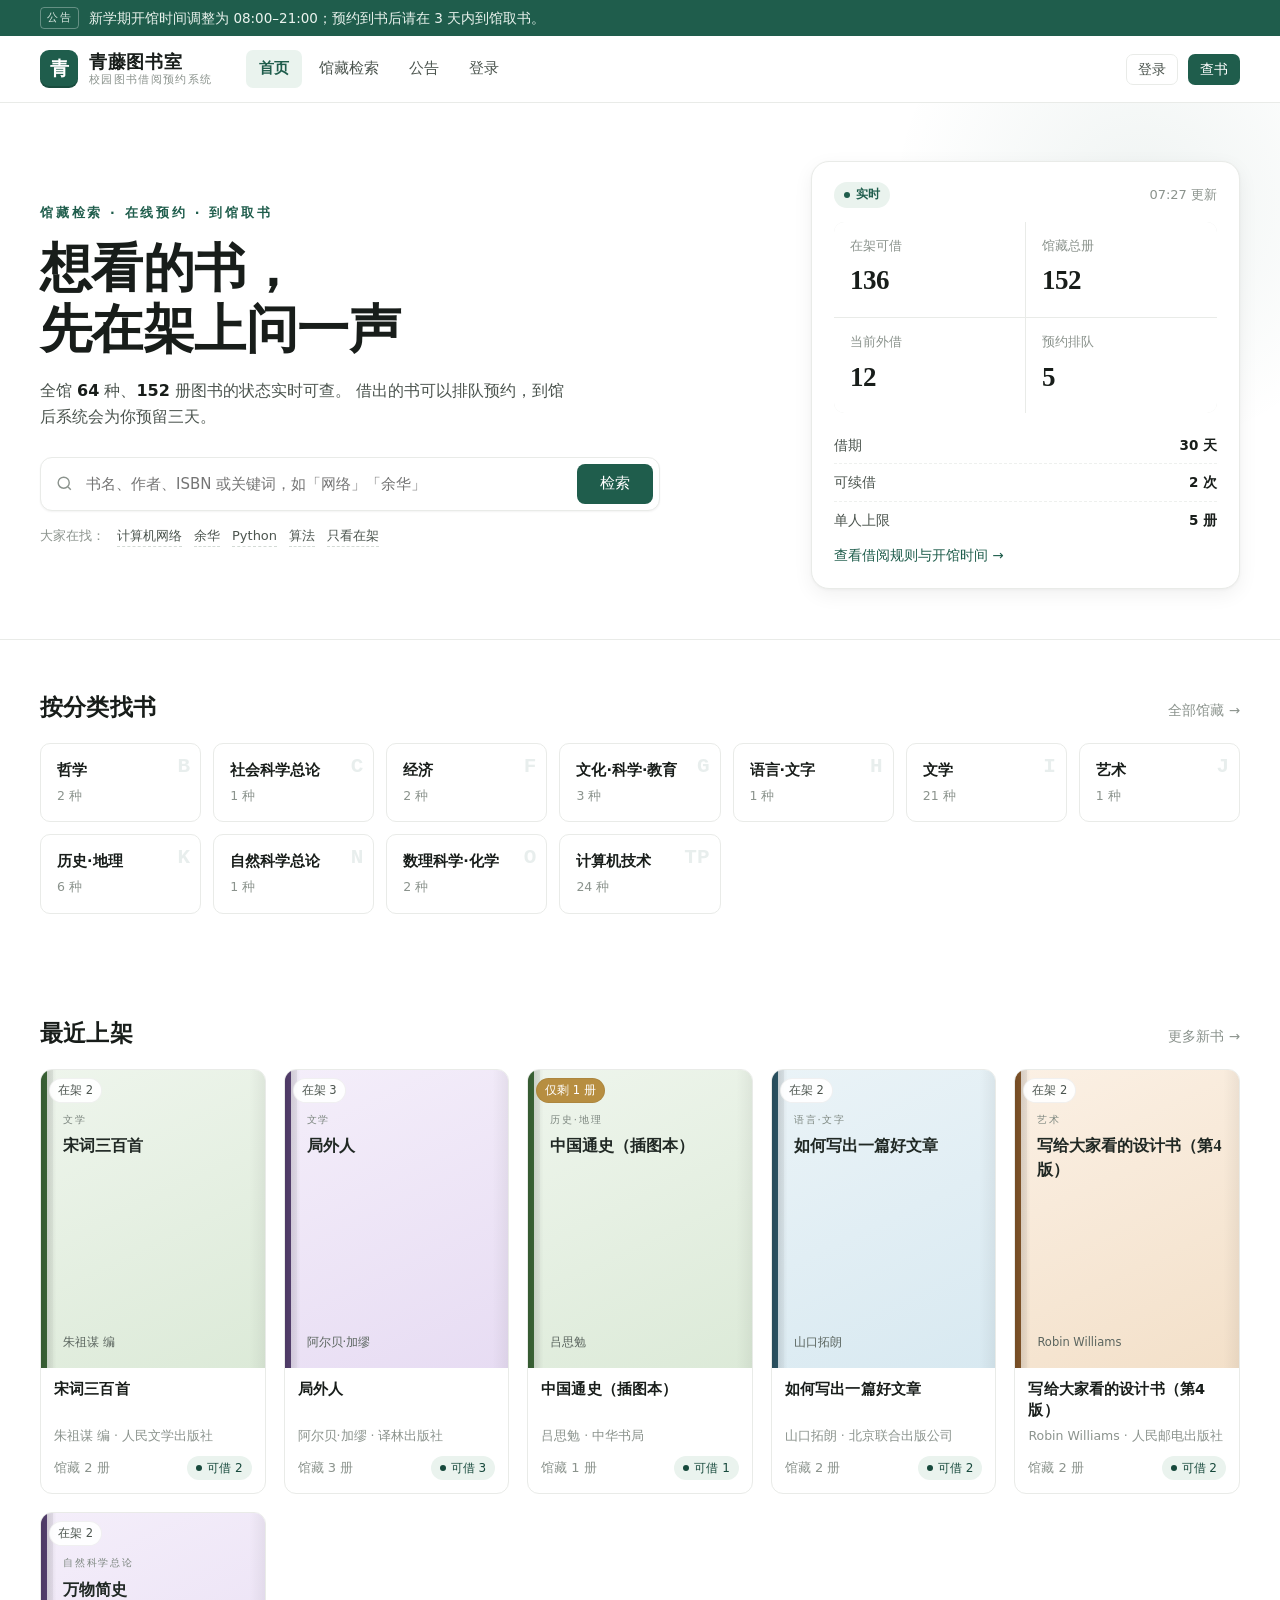
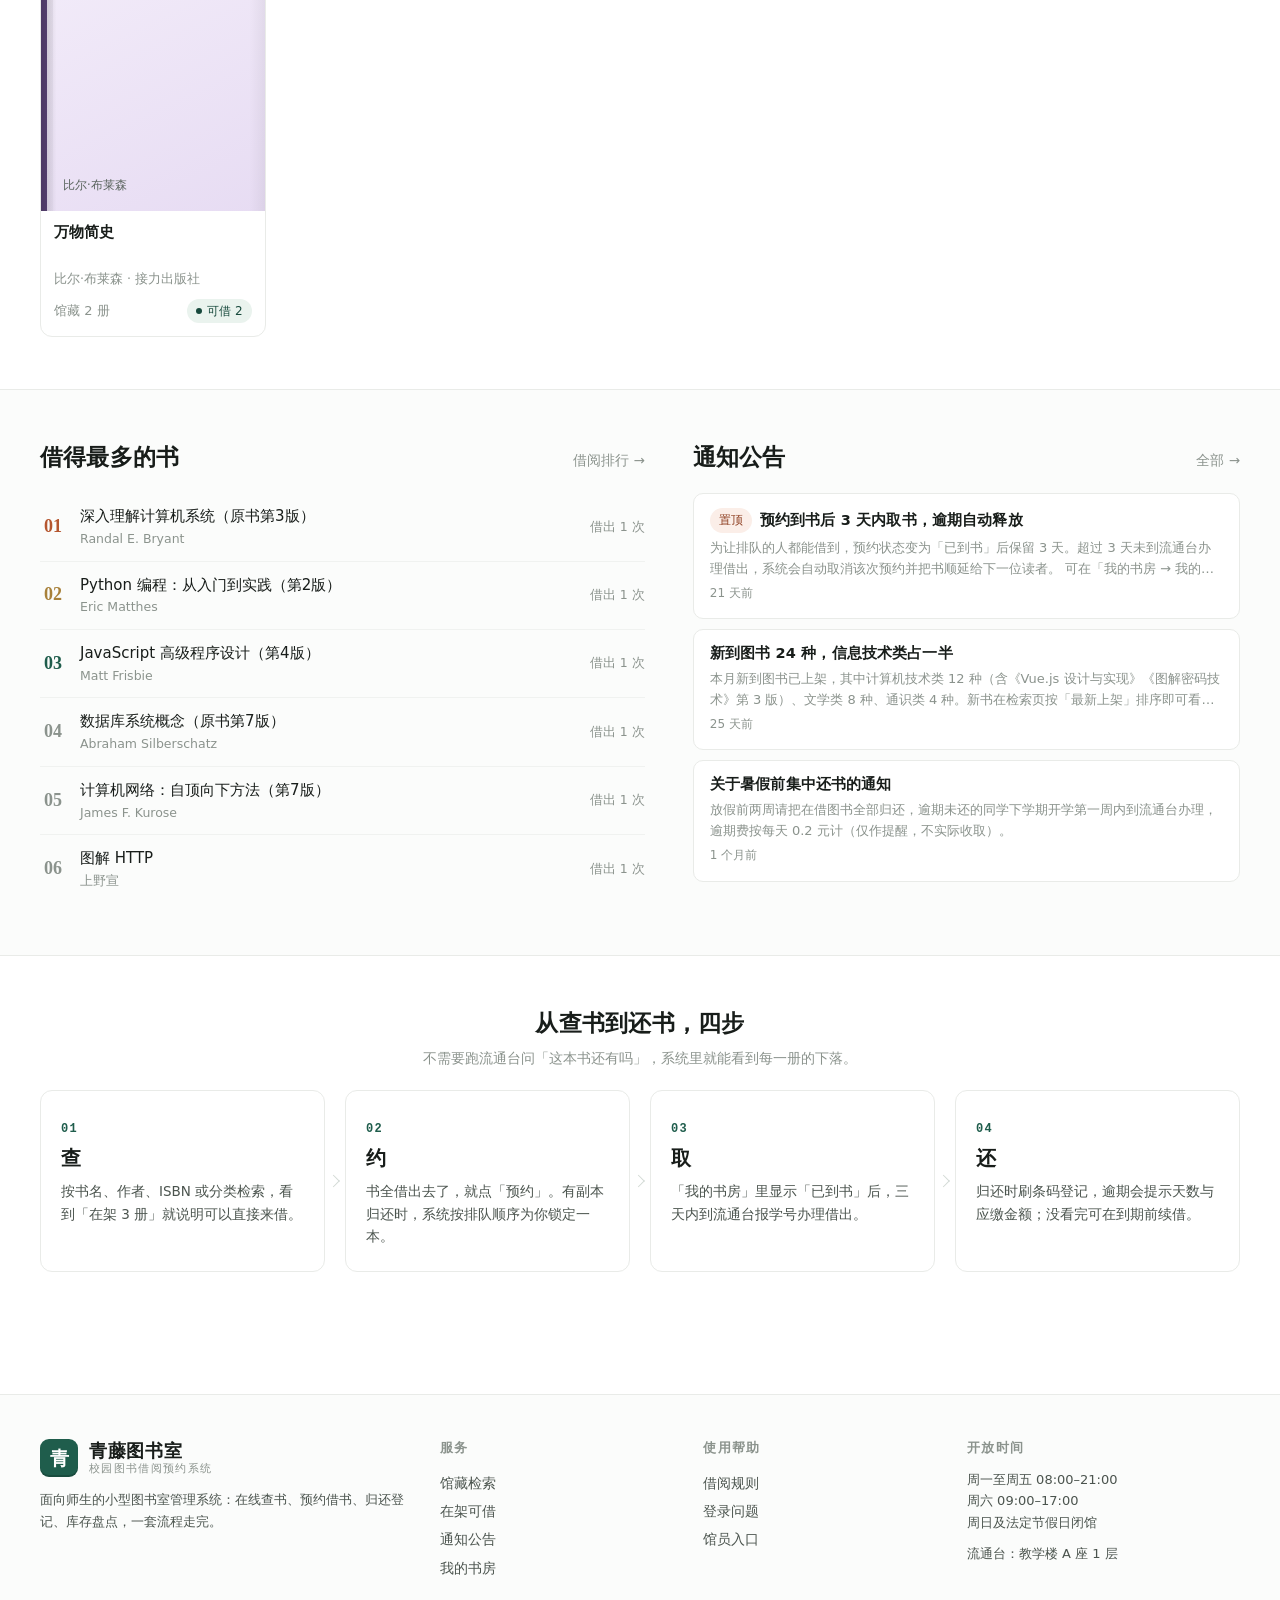
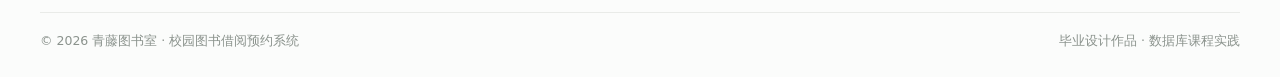
==== index.html @ c732d26f "青藤图书室：校园图书借阅预约系统（纯静态版） - 读者端：馆藏检索、图书详情、预约排队、我的书房、续借/归还 - 管理后台：仪表盘、借还办理、借阅记录、预约管理、图书与副本、   分类、读者、公告、系" ====
<!DOCTYPE html>
<html lang="zh-CN">
<head>
<meta charset="utf-8">
<meta name="viewport" content="width=device-width, initial-scale=1">
<title>青藤图书室 · 校园图书借阅预约系统</title>
<meta name="description" content="在线查书、预约借书、归还登记、库存管理——小型图书室的一整套借阅流程。">
<link rel="stylesheet" href="assets/css/base.css">
<link rel="stylesheet" href="assets/css/components.css">
<link rel="stylesheet" href="assets/css/home.css">
</head>
<body>
<a class="skip-link" href="#main">跳到正文</a>
<div id="site-header"></div>

<main id="main">
  <!-- 首屏：搜索 -->
  <section class="hero">
    <div class="wrap hero-inner">
      <div class="hero-copy">
        <p class="eyebrow">馆藏检索 · 在线预约 · 到馆取书</p>
        <h1>想看的书，<br>先在架上问一声</h1>
        <p class="lede">
          全馆 <b data-fill="books">—</b> 种、<b data-fill="copies">—</b> 册图书的状态实时可查。
          借出的书可以排队预约，到馆后系统会为你预留三天。
        </p>
        <form class="search-box" id="hero-search" role="search">
          <svg class="ico" width="19" height="19" viewBox="0 0 24 24" fill="none" stroke="currentColor" stroke-width="1.8">
            <circle cx="11" cy="11" r="7"/><path d="m20 20-3.5-3.5"/>
          </svg>
          <input id="q" name="q" type="search" placeholder="书名、作者、ISBN 或关键词，如「网络」「余华」"
                 autocomplete="off" aria-label="检索馆藏">
          <button class="btn" type="submit">检索</button>
        </form>
        <div class="hot-words">
          <span>大家在找：</span>
          <a href="search.html?keyword=计算机网络">计算机网络</a>
          <a href="search.html?keyword=余华">余华</a>
          <a href="search.html?keyword=Python">Python</a>
          <a href="search.html?keyword=算法">算法</a>
          <a href="search.html?status=available">只看在架</a>
        </div>
      </div>

      <aside class="hero-card" aria-label="图书室实时数据">
        <div class="hero-card-head">
          <span class="live"><i class="dot"></i>实时</span>
          <span class="small muted" id="updated-at">刚刚更新</span>
        </div>
        <dl class="stat-grid" id="stat-grid">
          <div><dt>在架可借</dt><dd class="mono" data-k="availableCopies">—</dd></div>
          <div><dt>馆藏总册</dt><dd class="mono" data-k="copies">—</dd></div>
          <div><dt>当前外借</dt><dd class="mono" data-k="borrowing">—</dd></div>
          <div><dt>预约排队</dt><dd class="mono" data-k="reservations">—</dd></div>
        </dl>
        <div class="hero-card-foot">
          <div class="rule-row"><span>借期</span><b id="rule-days">30 天</b></div>
          <div class="rule-row"><span>可续借</span><b id="rule-renew">2 次</b></div>
          <div class="rule-row"><span>单人上限</span><b id="rule-max">5 册</b></div>
        </div>
        <a class="hero-link" href="notices.html">查看借阅规则与开馆时间 →</a>
      </aside>
    </div>
  </section>

  <!-- 分类 -->
  <section class="section">
    <div class="wrap">
      <div class="sec-head">
        <h2>按分类找书</h2>
        <a class="more" href="search.html">全部馆藏 →</a>
      </div>
      <div class="cat-grid" id="cat-grid"></div>
    </div>
  </section>

  <!-- 新书 & 热门 -->
  <section class="section">
    <div class="wrap">
      <div class="sec-head">
        <h2>最近上架</h2>
        <a class="more" href="search.html?sort=newest">更多新书 →</a>
      </div>
      <div class="book-grid" id="latest-grid"></div>
    </div>
  </section>

  <section class="section band">
    <div class="wrap">
      <div class="two-col">
        <div>
          <div class="sec-head">
            <h2>借得最多的书</h2>
            <a class="more" href="search.html?sort=hot">借阅排行 →</a>
          </div>
          <ol class="rank-list" id="hot-list"></ol>
        </div>
        <div>
          <div class="sec-head">
            <h2>通知公告</h2>
            <a class="more" href="notices.html">全部 →</a>
          </div>
          <div class="notice-list" id="notice-list"></div>
        </div>
      </div>
    </div>
  </section>

  <!-- 流程 -->
  <section class="section">
    <div class="wrap">
      <div class="sec-head center">
        <h2>从查书到还书，四步</h2>
        <p class="sub">不需要跑流通台问「这本书还有吗」，系统里就能看到每一册的下落。</p>
      </div>
      <ol class="flow">
        <li>
          <span class="num">01</span>
          <h3>查</h3>
          <p>按书名、作者、ISBN 或分类检索，看到「在架 3 册」就说明可以直接来借。</p>
        </li>
        <li>
          <span class="num">02</span>
          <h3>约</h3>
          <p>书全借出去了，就点「预约」。有副本归还时，系统按排队顺序为你锁定一本。</p>
        </li>
        <li>
          <span class="num">03</span>
          <h3>取</h3>
          <p>「我的书房」里显示「已到书」后，三天内到流通台报学号办理借出。</p>
        </li>
        <li>
          <span class="num">04</span>
          <h3>还</h3>
          <p>归还时刷条码登记，逾期会提示天数与应缴金额；没看完可在到期前续借。</p>
        </li>
      </ol>
    </div>
  </section>
</main>

<div id="site-footer"></div>
<script type="module" src="assets/js/home.js"></script>
</body>
</html>
---- assets/css/base.css ----
/* ===========================================================
   青藤图书室 · 设计令牌
   纯白背景 + 墨绿主色 + 赭石强调，浅灰分隔
   =========================================================== */
:root {
  --ink:        #181d1a;   /* 主文字 */
  --ink-2:      #4b544e;   /* 次文字 */
  --ink-3:      #8b938d;   /* 辅助 */
  --line:       #e9ebe8;   /* 分隔线 */
  --paper:      #ffffff;   /* 页面底色：纯白 */
  --card:       #ffffff;
  --paper-2:    #f5f7f5;   /* 次级底色：极浅灰绿 */
  --green:      #1f5d4c;   /* 主色：墨绿 */
  --green-600:  #17493c;
  --green-100:  #eaf3ee;
  --clay:       #b5562f;   /* 强调：赭石 */
  --clay-100:   #fbeee8;
  --gold:       #a8813a;
  --gold-100:   #faf2e0;
  --blue:       #2c5d8f;
  --blue-100:   #edf2f9;
  --danger:     #b03a2c;
  --danger-100: #fdefec;
  --ok:         #2f6b4f;

  --radius:     12px;
  --radius-lg:  18px;
  --shadow-sm:  0 1px 2px rgba(16,24,20,.05);
  --shadow:     0 6px 20px rgba(16,24,20,.06), 0 1px 3px rgba(16,24,20,.04);
  --shadow-lg:  0 20px 50px rgba(16,24,20,.12);

  --serif: "Noto Serif CJK SC", "Source Han Serif SC", "Songti SC", "SimSun", serif;
  --sans:  "Inter", "Noto Sans CJK SC", "Source Han Sans SC", "PingFang SC",
           "Microsoft YaHei", system-ui, -apple-system, sans-serif;
  --mono:  "JetBrains Mono", "SFMono-Regular", Menlo, Consolas, monospace;

  --wrap: 1200px;
  --header-h: 66px;
}

* { box-sizing: border-box; }

html { -webkit-text-size-adjust: 100%; }

body {
  margin: 0;
  background: var(--paper);
  color: var(--ink);
  font-family: var(--sans);
  font-size: 15px;
  line-height: 1.65;
  -webkit-font-smoothing: antialiased;
}

a { color: var(--green); text-decoration: none; }
a:hover { color: var(--clay); }

img { max-width: 100%; display: block; }

h1, h2, h3, h4 { font-family: var(--serif); font-weight: 700; letter-spacing: .01em; margin: 0; line-height: 1.35; }

button, input, select, textarea { font: inherit; color: inherit; }

::selection { background: var(--green-100); }

/* ---------- 布局 ---------- */
.wrap { width: min(100% - 40px, var(--wrap)); margin-inline: auto; position: relative; z-index: 1; }

.skip-link {
  position: absolute; left: -9999px;
}
.skip-link:focus {
  left: 16px; top: 12px; z-index: 100;
  background: var(--green); color: #fff; padding: 8px 14px; border-radius: 8px;
}

/* ---------- 顶栏 ---------- */
.site-header {
  position: sticky; top: 0; z-index: 40;
  background: rgba(255,255,255,.9);
  backdrop-filter: saturate(160%) blur(12px);
  border-bottom: 1px solid var(--line);
}
.site-header .wrap {
  height: var(--header-h);
  display: flex; align-items: center; gap: 28px;
}
.brand { display: flex; align-items: center; gap: 11px; color: var(--ink); }
.brand:hover { color: var(--ink); }
.brand-mark {
  width: 38px; height: 38px; border-radius: 9px;
  background: var(--green); color: #fff;
  display: grid; place-items: center;
  font-family: var(--serif); font-size: 19px; font-weight: 700;
  box-shadow: inset 0 -2px 0 rgba(0,0,0,.18);
}
.brand-text { display: flex; flex-direction: column; line-height: 1.2; }
.brand-name { font-family: var(--serif); font-size: 18px; font-weight: 700; letter-spacing: .04em; }
.brand-sub { font-size: 11px; color: var(--ink-3); letter-spacing: .12em; }

.nav { display: flex; gap: 4px; margin-left: 6px; }
.nav a {
  padding: 7px 13px; border-radius: 7px;
  color: var(--ink-2); font-size: 14.5px;
}
.nav a:hover { background: var(--paper-2); color: var(--ink); }
.nav a[aria-current="page"] { color: var(--green); background: var(--green-100); font-weight: 600; }

.header-right { margin-left: auto; display: flex; align-items: center; gap: 10px; }

/* ---------- 按钮 ---------- */
.btn {
  display: inline-flex; align-items: center; justify-content: center; gap: 7px;
  height: 38px; padding: 0 16px;
  border-radius: 8px; border: 1px solid transparent;
  background: var(--green); color: #fff;
  font-size: 14.5px; font-weight: 500; cursor: pointer;
  transition: background .15s, transform .06s, box-shadow .15s;
  white-space: nowrap;
}
.btn:hover { background: var(--green-600); color: #fff; }
.btn:active { transform: translateY(1px); }
.btn[disabled] { opacity: .45; cursor: not-allowed; }
.btn-ghost { background: transparent; border-color: var(--line); color: var(--ink-2); }
.btn-ghost:hover { background: var(--paper-2); color: var(--ink); }
.btn-clay { background: var(--clay); }
.btn-clay:hover { background: #9a4626; }
.btn-sm { height: 31px; padding: 0 11px; font-size: 13.5px; border-radius: 7px; }
.btn-lg { height: 46px; padding: 0 24px; font-size: 15.5px; border-radius: 10px; }
.btn-block { width: 100%; }

/* ---------- 表单 ---------- */
.field { display: flex; flex-direction: column; gap: 6px; }
.field > label { font-size: 13px; color: var(--ink-2); font-weight: 500; }
.input, .select, .textarea {
  height: 38px; padding: 0 12px;
  border: 1px solid var(--line); border-radius: 8px;
  background: #fff; width: 100%;
  transition: border-color .15s, box-shadow .15s;
}
.textarea { height: auto; padding: 10px 12px; resize: vertical; min-height: 90px; line-height: 1.6; }
.input:focus, .select:focus, .textarea:focus {
  outline: none; border-color: var(--green);
  box-shadow: 0 0 0 3px rgba(31,93,76,.12);
}
.input::placeholder { color: #a8b0aa; }

/* ---------- 卡片 / 徽标 ---------- */
.card {
  background: var(--card); border: 1px solid var(--line);
  border-radius: var(--radius-lg); box-shadow: var(--shadow-sm);
}
.tag {
  display: inline-flex; align-items: center; gap: 5px;
  padding: 2px 9px; border-radius: 99px;
  font-size: 12px; font-weight: 500; line-height: 1.7;
  background: var(--paper-2); color: var(--ink-2);
}
.tag-green { background: var(--green-100); color: var(--green-600); }
.tag-clay  { background: var(--clay-100); color: #8e3f21; }
.tag-gold  { background: var(--gold-100); color: #7d5c1d; }
.tag-blue  { background: var(--blue-100); color: var(--blue); }
.tag-danger{ background: var(--danger-100); color: var(--danger); }

.dot { width: 6px; height: 6px; border-radius: 50%; background: currentColor; }

/* ---------- 表格 ---------- */
.table-wrap { overflow-x: auto; }
table.data { width: 100%; border-collapse: collapse; font-size: 14px; }
table.data th {
  text-align: left; font-weight: 600; font-size: 12.5px; color: var(--ink-3);
  letter-spacing: .06em; padding: 10px 12px; border-bottom: 1px solid var(--line);
  white-space: nowrap; background: var(--paper-2);
}
table.data td { padding: 11px 12px; border-bottom: 1px solid #f0f2f0; vertical-align: middle; }
table.data tbody tr:hover { background: #fafbfa; }
table.data tbody tr:last-child td { border-bottom: none; }

/* ---------- 提示条 ---------- */
.toast-host {
  position: fixed; left: 50%; bottom: 30px; transform: translateX(-50%);
  display: flex; flex-direction: column; gap: 8px; z-index: 200; align-items: center;
  pointer-events: none;
}
.toast {
  background: var(--ink); color: #fff; padding: 10px 18px; border-radius: 9px;
  font-size: 14px; box-shadow: var(--shadow-lg); animation: toast-in .22s ease-out;
  max-width: 80vw;
}
.toast.ok    { background: var(--green-600); }
.toast.error { background: var(--danger); }
@keyframes toast-in { from { opacity: 0; transform: translateY(8px); } to { opacity: 1; transform: none; } }

/* ---------- 杂项 ---------- */
.muted { color: var(--ink-3); }
.small { font-size: 13px; }
.mono { font-family: var(--mono); font-variant-numeric: tabular-nums; }
.divider { height: 1px; background: var(--line); border: 0; margin: 0; }
.empty { text-align: center; padding: 46px 20px; color: var(--ink-3); }
.empty svg { margin-bottom: 10px; opacity: .45; }
.sr-only {
  position: absolute; width: 1px; height: 1px; overflow: hidden;
  clip: rect(0 0 0 0); white-space: nowrap;
}

/* 滚动条（桌面） */
* { scrollbar-width: thin; scrollbar-color: #d6d9d6 transparent; }
*::-webkit-scrollbar { width: 9px; height: 9px; }
*::-webkit-scrollbar-thumb { background: #d8dbd8; border-radius: 9px; border: 2px solid #fff; }
---- assets/css/components.css ----
/* ===========================================================
   公共组件：页头导航、书卡、页脚、弹层
   =========================================================== */

/* ---------- 公告条 ---------- */
.notice-bar {
  background: var(--green); color: #eaf3ee;
  font-size: 13.5px;
}
.notice-bar .wrap {
  display: flex; align-items: center; gap: 10px;
  min-height: 36px; padding-block: 6px;
}
.notice-bar .label {
  flex: none; font-size: 11px; letter-spacing: .14em;
  border: 1px solid rgba(255,255,255,.35); border-radius: 4px;
  padding: 1px 6px; opacity: .9;
}
.notice-bar p { margin: 0; overflow: hidden; text-overflow: ellipsis; white-space: nowrap; }

/* ---------- 账号区 ---------- */
.acct { position: relative; }
.acct-btn {
  display: flex; align-items: center; gap: 8px;
  height: 38px; padding: 0 12px 0 6px; border-radius: 99px;
  border: 1px solid var(--line); background: #fff; cursor: pointer;
}
.acct-btn:hover { border-color: #cfd6d1; }
.avatar {
  width: 27px; height: 27px; border-radius: 50%;
  background: var(--green-100); color: var(--green-600);
  display: grid; place-items: center; font-size: 13px; font-weight: 600;
  font-family: var(--serif);
}
.acct-menu {
  position: absolute; right: 0; top: calc(100% + 8px); min-width: 210px;
  background: #fff; border: 1px solid var(--line); border-radius: 12px;
  box-shadow: var(--shadow-lg); padding: 6px; display: none; z-index: 60;
}
.acct-menu.open { display: block; }
.acct-menu .who { padding: 10px 12px 12px; border-bottom: 1px solid var(--line); margin-bottom: 6px; }
.acct-menu .who b { display: block; font-size: 14.5px; }
.acct-menu .who span { font-size: 12.5px; color: var(--ink-3); }
.acct-menu a, .acct-menu button {
  display: flex; width: 100%; align-items: center; gap: 9px;
  padding: 8px 12px; border-radius: 7px; border: 0; background: none;
  font-size: 14px; color: var(--ink-2); cursor: pointer; text-align: left;
}
.acct-menu a:hover, .acct-menu button:hover { background: var(--paper-2); color: var(--ink); }

/* ---------- 书卡 ---------- */
.book-grid {
  display: grid; gap: 18px;
  grid-template-columns: repeat(auto-fill, minmax(196px, 1fr));
}
.book-card {
  background: #fff; border: 1px solid var(--line); border-radius: var(--radius);
  overflow: hidden; display: flex; flex-direction: column;
  transition: transform .18s ease, box-shadow .18s ease, border-color .18s;
  position: relative;
}
.book-card:hover {
  transform: translateY(-3px); box-shadow: var(--shadow);
  border-color: #cfd6d1;
}
.book-card .cover {
  position: relative; aspect-ratio: 3 / 4; overflow: hidden;
  background: var(--paper-2); display: block; flex: none;
}
.book-card .cover img { width: 100%; height: 100%; object-fit: cover; }
.book-card .cover::after {
  content: ""; position: absolute; inset: 0;
  background: linear-gradient(to right, rgba(0,0,0,.16), transparent 7%, transparent 93%, rgba(0,0,0,.05));
  pointer-events: none;
}
.book-card .body { padding: 11px 13px 13px; display: flex; flex-direction: column; gap: 5px; flex: 1; }
.book-card h3 {
  font-family: var(--sans); font-size: 14.5px; font-weight: 600; line-height: 1.45;
  display: -webkit-box; -webkit-line-clamp: 2; -webkit-box-orient: vertical; overflow: hidden;
  min-height: 42px;
}
.book-card h3 a { color: var(--ink); }
.book-card h3 a:hover { color: var(--green); }
.book-card .meta { font-size: 12.5px; color: var(--ink-3); overflow: hidden; text-overflow: ellipsis; white-space: nowrap; }
.book-card .foot { margin-top: auto; display: flex; align-items: center; justify-content: space-between; gap: 6px; padding-top: 4px; }

.cover-badge {
  position: absolute; left: 8px; top: 8px; z-index: 2;
  font-size: 11.5px; padding: 2px 8px; border-radius: 99px;
  background: rgba(255,255,255,.92); color: var(--ink-2);
  border: 1px solid rgba(16,24,20,.06);
  font-weight: 500;
}
.cover-badge.none { background: rgba(168,55,42,.95); color: #fff; }
.cover-badge.low  { background: rgba(181,138,58,.96); color: #fff; }

/* 无封面时用书名生成的浅色封面 */
.cover-alt {
  position: absolute; inset: 0;
  width: 100%; height: 100%; padding: 42px 16px 16px;
  display: flex; flex-direction: column; justify-content: space-between;
  background: linear-gradient(155deg, var(--c1, #eef4f0), var(--c2, #dce9e2));
  color: var(--ink); overflow: hidden;
  border-left: 6px solid var(--c3, #1f5d4c);
}
.cover-alt::before {
  content: ""; position: absolute; left: 0; top: 0; bottom: 0; width: 6px;
  background: linear-gradient(180deg, rgba(0,0,0,.06), rgba(0,0,0,.02));
  pointer-events: none;
}
.cover-alt .ct {
  font-family: var(--serif); font-size: 16px; font-weight: 700; line-height: 1.5;
  color: #202824; margin: 6px 0 auto;
  display: -webkit-box; -webkit-line-clamp: 4; -webkit-box-orient: vertical; overflow: hidden;
}
.cover-alt .ca { font-size: 11.5px; color: #5b655f; margin-top: 10px; }
.cover-alt .cm { font-size: 10px; letter-spacing: .18em; color: #7c867f; text-transform: uppercase;
  white-space: nowrap; overflow: hidden; text-overflow: ellipsis; }

/* ---------- 页脚 ---------- */
.site-footer {
  margin-top: 70px; border-top: 1px solid var(--line);
  background: #fbfcfb; font-size: 13.5px; color: var(--ink-2);
}
.site-footer .wrap { padding: 44px 0 26px; }
.footer-cols { display: grid; grid-template-columns: 1.6fr 1fr 1fr 1.2fr; gap: 36px; }
.footer-cols h4 { font-size: 13px; letter-spacing: .1em; color: var(--ink-3); font-family: var(--sans); margin-bottom: 12px; }
.footer-cols p { margin: 0 0 6px; }
.footer-cols a { display: block; color: var(--ink-2); padding: 3px 0; }
.footer-cols a:hover { color: var(--green); }
.footer-bottom {
  margin-top: 30px; padding-top: 18px; border-top: 1px solid var(--line);
  display: flex; justify-content: space-between; gap: 16px; flex-wrap: wrap;
  font-size: 12.5px; color: var(--ink-3);
}

/* ---------- 弹层 ---------- */
.modal-host {
  position: fixed; inset: 0; z-index: 150;
  background: rgba(18,26,22,.36); backdrop-filter: blur(3px);
  display: grid; place-items: center; padding: 20px;
  animation: fade .16s ease-out;
}
@keyframes fade { from { opacity: 0 } to { opacity: 1 } }
.modal {
  background: #fff; border-radius: 16px; box-shadow: var(--shadow-lg);
  width: min(560px, 100%); max-height: 88vh;
  display: flex; flex-direction: column; overflow: hidden;
  animation: pop .2s cubic-bezier(.2,.8,.3,1);
}
.modal .content { overflow: auto; flex: 1 1 auto; overscroll-behavior: contain; }
.modal > header { flex: none; }
.modal > footer { flex: none; padding-top: 14px; border-top: 1px solid var(--line);
  background: #fff; border-radius: 0 0 16px 16px; }
@keyframes pop { from { transform: translateY(10px) scale(.985); opacity: 0 } to { transform: none; opacity: 1 } }
.modal header { padding: 18px 22px 0; display: flex; align-items: start; justify-content: space-between; gap: 16px; }
.modal header h3 { font-size: 19px; }
.modal .content { padding: 16px 22px; }
.modal footer { padding: 0 22px 20px; display: flex; justify-content: flex-end; gap: 10px; }
.modal-close {
  border: 0; background: none; cursor: pointer; color: var(--ink-3);
  font-size: 22px; line-height: 1; padding: 2px 4px; border-radius: 6px;
}
.modal-close:hover { background: var(--paper-2); color: var(--ink); }

/* ---------- 骨架屏 ---------- */
.skeleton {
  background: linear-gradient(90deg, #f2f4f2 25%, #fafbfa 37%, #f2f4f2 63%);
  background-size: 400% 100%; animation: shimmer 1.3s infinite linear;
  border-radius: 6px;
}
@keyframes shimmer { from { background-position: 100% 50% } to { background-position: 0 50% } }

/* ---------- 分页 ---------- */
.pager { display: flex; align-items: center; gap: 6px; justify-content: center; padding: 26px 0 4px; flex-wrap: wrap; }
.pager button {
  min-width: 34px; height: 34px; padding: 0 10px;
  border: 1px solid var(--line); background: #fff; border-radius: 8px;
  cursor: pointer; font-size: 14px; color: var(--ink-2);
}
.pager button:hover:not([disabled]) { border-color: #cbc6b8; color: var(--ink); }
.pager button[aria-current="true"] { background: var(--green); border-color: var(--green); color: #fff; }
.pager button[disabled] { opacity: .4; cursor: not-allowed; }
.pager .info { margin-left: 8px; font-size: 13px; color: var(--ink-3); }

/* ===========================================================
   响应式：平板与手机
   =========================================================== */

/* 移动端菜单按钮（桌面隐藏） */
.nav-toggle {
  display: none; width: 38px; height: 38px; flex: none;
  align-items: center; justify-content: center;
  border: 1px solid var(--line); border-radius: 8px;
  background: #fff; cursor: pointer; color: var(--ink-2);
}

@media (max-width: 1080px) {
  .site-header .wrap { gap: 18px; }
  .nav a { padding: 7px 10px; font-size: 14px; }
}

@media (max-width: 900px) {
  .site-header .wrap { gap: 12px; }
  .brand-sub { display: none; }
  .nav-toggle { display: inline-flex; }

  /* 导航折叠成抽屉：默认隐藏，点按钮后铺满一行 */
  .nav {
    position: absolute; left: 0; right: 0; top: 100%;
    flex-direction: column; gap: 2px; margin: 0;
    padding: 8px 20px 14px;
    background: #fff;
    border-bottom: 1px solid var(--line);
    box-shadow: 0 12px 24px rgba(16,24,20,.08);
    display: none;
  }
  .nav.open { display: flex; }
  .nav a { padding: 10px 12px; border-radius: 8px; font-size: 15px; }

  .header-right .btn-ghost { display: none; }  /* 手机上去掉「登录」次按钮，保留「查书」 */
  .acct-btn .small { display: none; }
  .acct-btn { padding: 0 6px; }
}

@media (max-width: 620px) {
  :root { --header-h: 58px; }
  .wrap { width: min(100% - 28px, var(--wrap)); }
  .brand-mark { width: 34px; height: 34px; border-radius: 8px; font-size: 17px; }
  .brand-name { font-size: 16px; }
  .notice-bar { font-size: 12.5px; }
  .notice-bar .wrap { min-height: 32px; }
  .book-grid { grid-template-columns: repeat(auto-fill, minmax(148px, 1fr)); gap: 12px; }
  .btn { height: 36px; padding: 0 14px; font-size: 14px; }
  .btn-lg { height: 44px; font-size: 15px; }
}

@media (max-width: 760px) {
  .site-footer { margin-top: 46px; font-size: 13px; }
  .site-footer .wrap { padding: 32px 0 22px; }
  .footer-cols { grid-template-columns: 1fr 1fr; gap: 22px 20px; }
  .footer-cols > div:first-child { grid-column: 1 / -1; }
  .footer-bottom { margin-top: 22px; flex-direction: column; gap: 6px; }
}
---- assets/css/home.css ----
/* ===========================================================
   首页
   =========================================================== */
.hero {
  position: relative;
  padding: 58px 0 50px;
  background: #fff;
  border-bottom: 1px solid var(--line);
  overflow: hidden;
}
/* 极淡的角部光晕，只在右上，避免整页发黄 */
.hero::before {
  content: "";
  position: absolute; right: -120px; top: -160px;
  width: 520px; height: 520px; border-radius: 50%;
  background: radial-gradient(circle, rgba(31,93,76,.07), transparent 68%);
  pointer-events: none;
}
.hero-inner {
  display: grid; grid-template-columns: minmax(0, 1.25fr) minmax(320px, .75fr);
  gap: 56px; align-items: center;
}
.eyebrow {
  font-size: 12.5px; letter-spacing: .22em; color: var(--green);
  margin: 0 0 16px; font-weight: 600;
}
.hero h1 {
  font-size: clamp(34px, 4.4vw, 52px);
  line-height: 1.16; letter-spacing: -.01em; margin-bottom: 18px;
  color: var(--ink);
}
.lede { color: var(--ink-2); font-size: 16px; max-width: 33em; margin: 0 0 26px; }
.lede b { color: var(--ink); font-weight: 600; }

.search-box {
  display: flex; align-items: center; gap: 10px;
  background: #fff; border: 1px solid var(--line); border-radius: 12px;
  padding: 6px 6px 6px 14px; max-width: 620px;
  box-shadow: var(--shadow-sm);
  transition: border-color .15s, box-shadow .15s;
}
.search-box:focus-within {
  border-color: var(--green);
  box-shadow: 0 0 0 4px rgba(31,93,76,.10);
}
.search-box .ico { color: var(--ink-3); flex: none; }
.search-box input {
  flex: 1; min-width: 0; border: 0; outline: 0; height: 38px;
  background: none; font-size: 15px;
}
.search-box .btn { flex: none; height: 40px; padding-inline: 22px; }

.hot-words { margin-top: 14px; font-size: 13px; color: var(--ink-3); display: flex; flex-wrap: wrap; gap: 8px 12px; align-items: center; }
.hot-words a { color: var(--ink-2); border-bottom: 1px dashed #d3dad5; }
.hot-words a:hover { color: var(--green); border-color: var(--green); }

/* 实时数据卡 */
.hero-card {
  background: #fff; border: 1px solid var(--line); border-radius: var(--radius-lg);
  padding: 20px 22px; box-shadow: var(--shadow);
}
.hero-card-head { display: flex; align-items: center; justify-content: space-between; margin-bottom: 14px; }
.live {
  display: inline-flex; align-items: center; gap: 6px;
  font-size: 12px; font-weight: 600; color: var(--green);
  background: var(--green-100); padding: 3px 10px; border-radius: 99px;
}
.live .dot { animation: pulse 2s infinite; }
@keyframes pulse { 0%,100% { opacity: 1 } 50% { opacity: .25 } }

.stat-grid { display: grid; grid-template-columns: 1fr 1fr; gap: 1px; margin: 0; background: var(--line); border-radius: 10px; overflow: hidden; }
.stat-grid > div { background: #fff; padding: 14px 16px; }
.stat-grid dt { font-size: 12.5px; color: var(--ink-3); }
.stat-grid dd {
  margin: 2px 0 0; font-size: 27px; font-weight: 600; letter-spacing: -.02em;
  font-family: var(--serif); color: var(--ink);
}
.hero-card-foot { margin-top: 14px; }
.rule-row {
  display: flex; justify-content: space-between; padding: 7px 0;
  border-bottom: 1px dashed #eef0ee; font-size: 13.5px; color: var(--ink-2);
}
.rule-row:last-child { border-bottom: 0; }
.rule-row b { font-weight: 600; color: var(--ink); }
.hero-link { display: inline-block; margin-top: 6px; font-size: 13.5px; }

/* ---------- 区块 ---------- */
.section { padding: 52px 0; }
.section.band { background: #fbfcfb; border-block: 1px solid var(--line); }
.sec-head {
  display: flex; align-items: baseline; justify-content: space-between;
  gap: 16px; margin-bottom: 20px;
}
.sec-head h2 { font-size: 23px; }
.sec-head.center { flex-direction: column; align-items: center; text-align: center; gap: 8px; }
.sec-head .sub { margin: 0; color: var(--ink-3); font-size: 14px; }
.sec-head .more { font-size: 13.5px; color: var(--ink-3); }
.sec-head .more:hover { color: var(--green); }

/* 分类格 */
.cat-grid { display: grid; grid-template-columns: repeat(auto-fill, minmax(158px, 1fr)); gap: 12px; }
.cat-item {
  display: flex; flex-direction: column; gap: 3px;
  padding: 15px 16px; background: #fff; border: 1px solid var(--line);
  border-radius: 10px; transition: .16s; position: relative; overflow: hidden;
}
.cat-item:hover { border-color: #bcd5c9; background: #f6faf8; transform: translateY(-2px); }
.cat-item .code {
  position: absolute; right: 10px; top: 6px;
  font-family: var(--mono); font-size: 21px; font-weight: 700;
  color: rgba(31,93,76,.10);
}
.cat-item b { font-size: 14.5px; color: var(--ink); font-weight: 600; }
.cat-item span { font-size: 12.5px; color: var(--ink-3); }

/* 两栏 */
.two-col { display: grid; grid-template-columns: 1.05fr .95fr; gap: 48px; }

/* 借阅排行 */
.rank-list { list-style: none; margin: 0; padding: 0; }
.rank-list li {
  display: flex; align-items: center; gap: 14px;
  padding: 11px 0; border-bottom: 1px solid #f0f2f0;
}
.rank-list li:last-child { border-bottom: 0; }
.rank-list .n {
  font-family: var(--serif); font-size: 18px; font-weight: 700; color: var(--ink-3);
  width: 26px; text-align: center; flex: none;
}
.rank-list li:nth-child(1) .n { color: var(--clay); }
.rank-list li:nth-child(2) .n { color: var(--gold); }
.rank-list li:nth-child(3) .n { color: var(--green); }
.rank-list .t { flex: 1; min-width: 0; }
.rank-list .t a { color: var(--ink); font-weight: 500; }
.rank-list .t a:hover { color: var(--green); }
.rank-list .t small { display: block; color: var(--ink-3); font-size: 12.5px; }
.rank-list .c { font-size: 12.5px; color: var(--ink-3); white-space: nowrap; }

/* 公告 */
.notice-list { display: flex; flex-direction: column; gap: 10px; }
.notice-item {
  display: block; padding: 14px 16px; background: #fff;
  border: 1px solid var(--line); border-radius: 10px; transition: .16s;
}
.notice-item:hover { border-color: #cfd6d1; box-shadow: var(--shadow); }
.notice-item .h { display: flex; align-items: center; gap: 8px; margin-bottom: 4px; }
.notice-item h3 { font-family: var(--sans); font-size: 14.5px; font-weight: 600; color: var(--ink); margin: 0; }
.notice-item p { margin: 0; font-size: 13px; color: var(--ink-3); display: -webkit-box; -webkit-line-clamp: 2; -webkit-box-orient: vertical; overflow: hidden; }
.notice-item time { font-size: 12px; color: var(--ink-3); }

/* 流程 */
.flow {
  list-style: none; margin: 0; padding: 0;
  display: grid; grid-template-columns: repeat(4, 1fr); gap: 20px;
  counter-reset: flow;
}
.flow li {
  position: relative; padding: 24px 20px; background: #fff;
  border: 1px solid var(--line); border-radius: var(--radius);
  transition: border-color .16s, box-shadow .16s;
}
.flow li:hover { border-color: #cfd6d1; box-shadow: var(--shadow-sm); }
.flow li::after {
  content: ""; position: absolute; right: -14px; top: 50%;
  width: 8px; height: 8px; border-top: 1.5px solid #d3dad5; border-right: 1.5px solid #d3dad5;
  transform: translateY(-50%) rotate(45deg);
}
.flow li:last-child::after { display: none; }
.flow .num {
  font-family: var(--mono); font-size: 12px; color: var(--green);
  letter-spacing: .1em; font-weight: 600;
}
.flow h3 { font-size: 20px; margin: 6px 0 8px; }
.flow p { margin: 0; font-size: 13.5px; color: var(--ink-2); line-height: 1.65; }

@media (max-width: 980px) {
  .hero-inner { grid-template-columns: 1fr; gap: 34px; }
  .two-col { grid-template-columns: 1fr; gap: 32px; }
  .flow { grid-template-columns: 1fr 1fr; }
  .flow li::after { display: none; }
}
@media (max-width: 620px) {
  .hero { padding: 34px 0 32px; }
  .search-box { flex-wrap: wrap; padding: 10px; }
  .search-box input { flex-basis: 100%; padding-inline: 4px; }
  .search-box .btn { width: 100%; }
  .flow { grid-template-columns: 1fr; }
  .section { padding: 34px 0; }
}
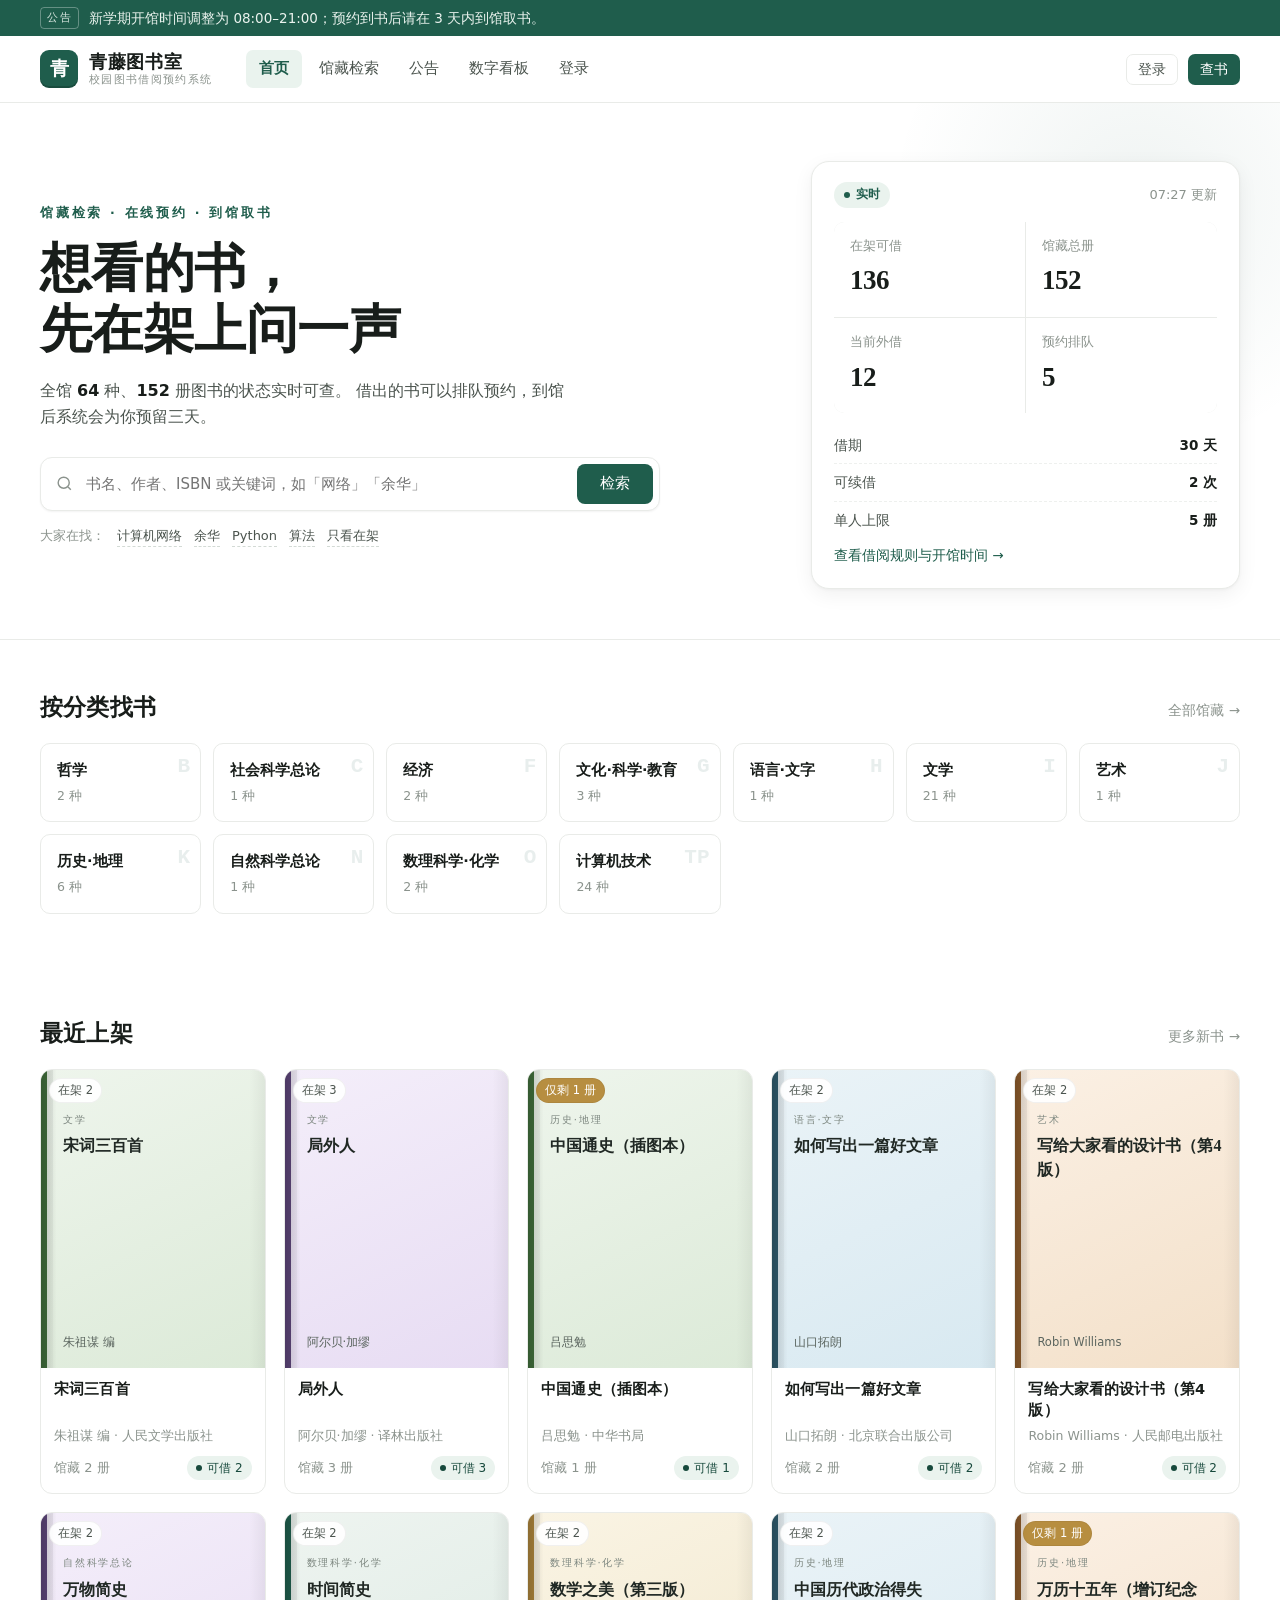
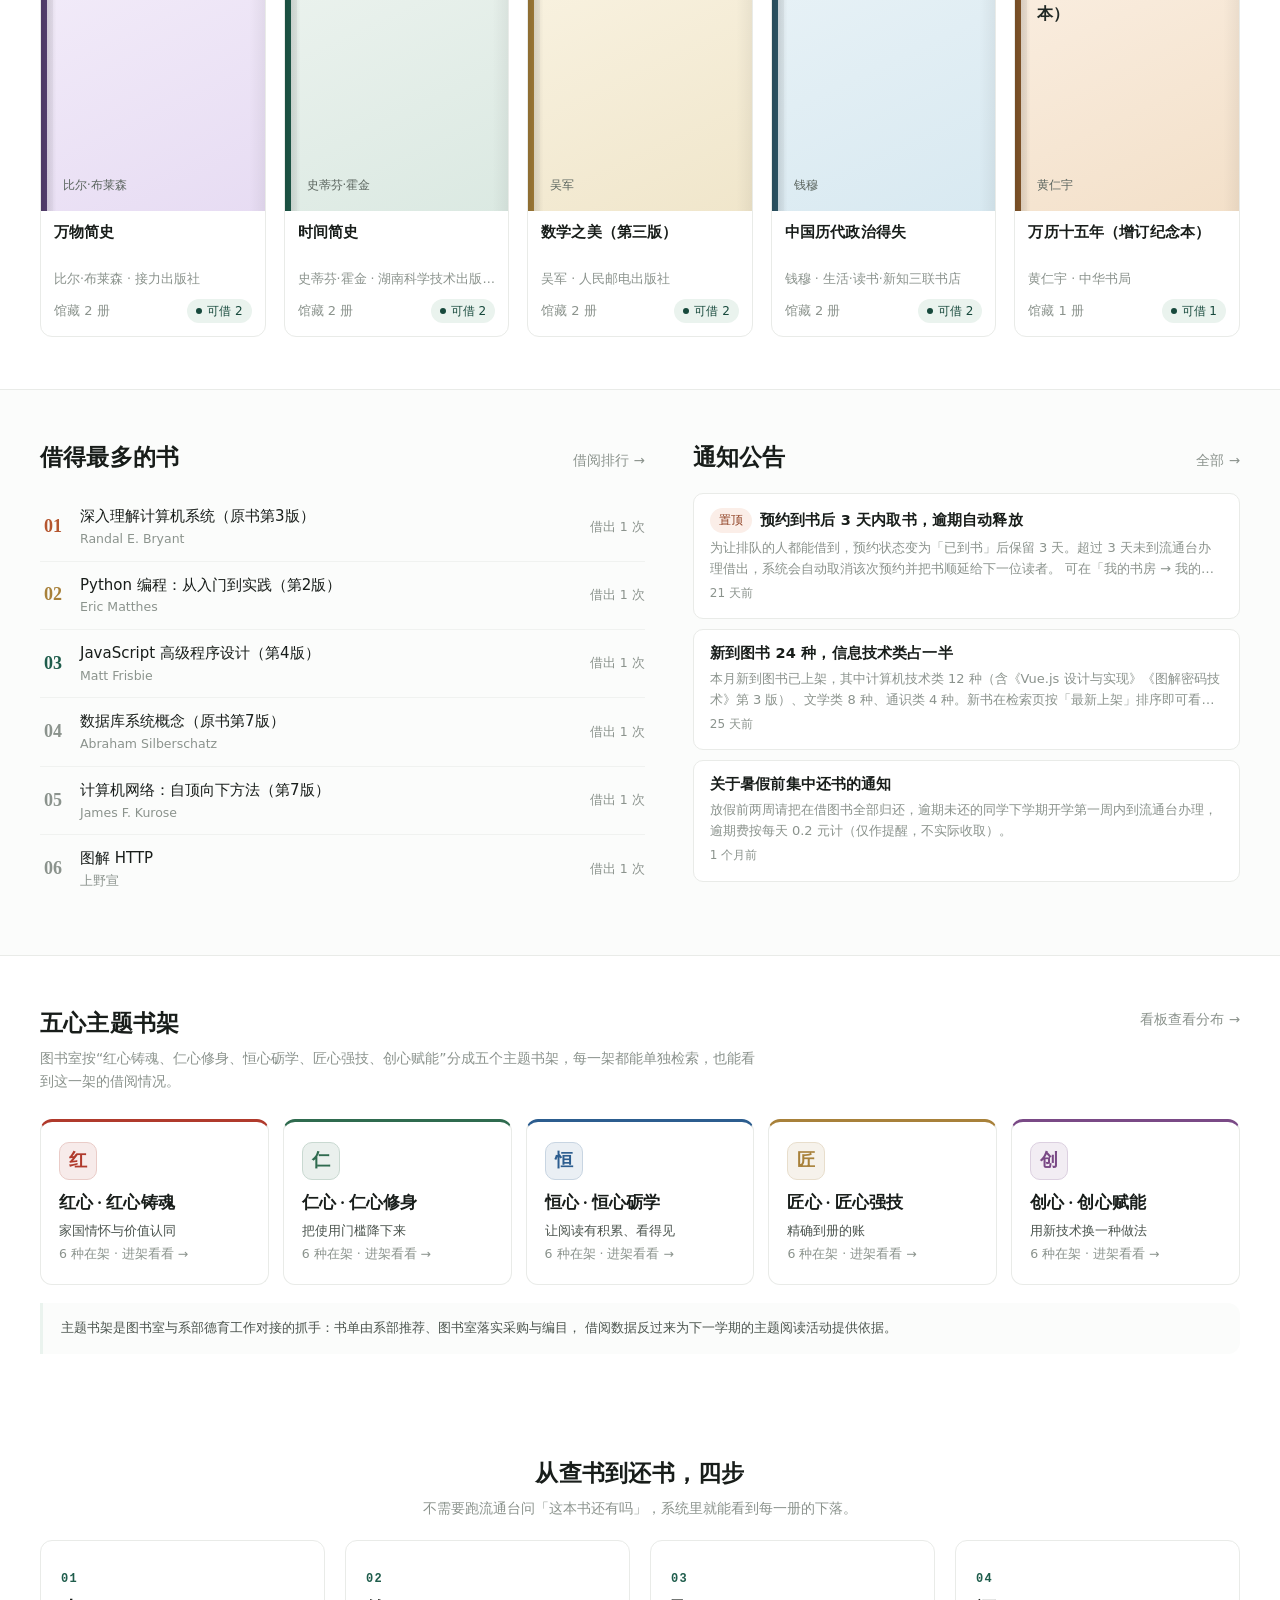
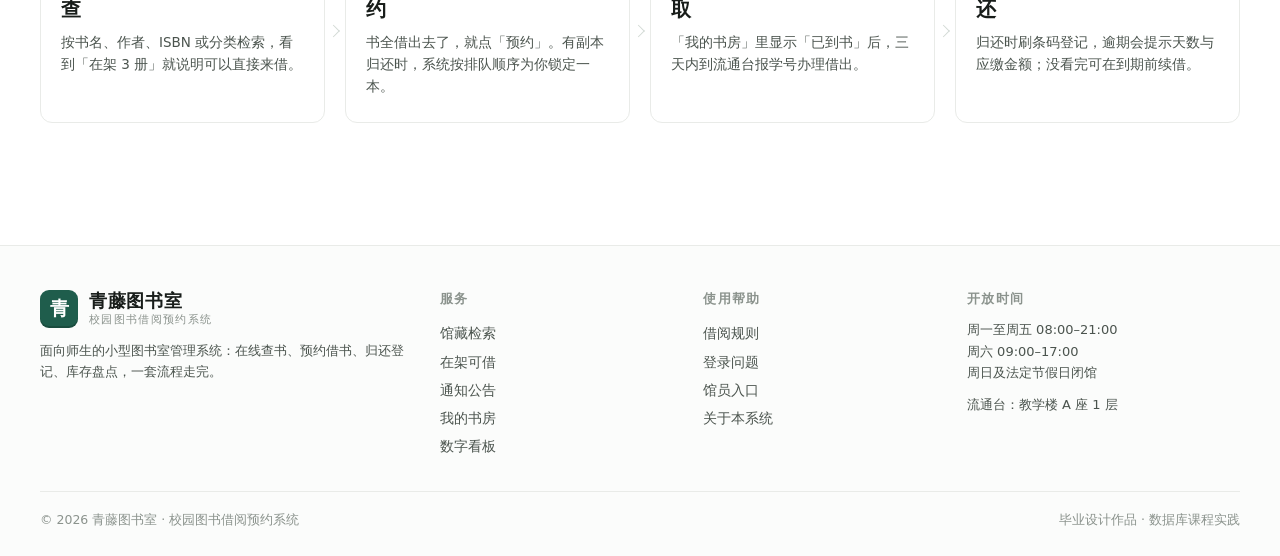
==== commit b003c055: "补五心主题书架与数字看板，新增关于本系统页；说明单机演示版与共享部署版两种形态" ====
--- a/index.html
+++ b/index.html
@@ -106,6 +106,24 @@
     </div>
   </section>
 
+  <!-- 五心专题 -->
+  <section class="section" id="wuxin-sec">
+    <div class="wrap">
+      <div class="sec-head">
+        <div>
+          <h2>五心主题书架</h2>
+          <p class="sub">图书室按“红心铸魂、仁心修身、恒心砺学、匠心强技、创心赋能”分成五个主题书架，每一架都能单独检索，也能看到这一架的借阅情况。</p>
+        </div>
+        <a class="more" href="board.html">看板查看分布 →</a>
+      </div>
+      <div class="wuxin-grid" id="wuxin-grid"></div>
+      <p class="wuxin-note">
+        主题书架是图书室与系部德育工作对接的抓手：书单由系部推荐、图书室落实采购与编目，
+        借阅数据反过来为下一学期的主题阅读活动提供依据。
+      </p>
+    </div>
+  </section>
+
   <!-- 流程 -->
   <section class="section">
     <div class="wrap">
--- a/assets/css/home.css
+++ b/assets/css/home.css
@@ -187,3 +187,87 @@
   .flow { grid-template-columns: 1fr; }
   .section { padding: 34px 0; }
 }
+
+/* ---------------- 五心主题书架 ---------------- */
+#wuxin-sec .sec-head { align-items: start; }
+#wuxin-sec .sec-head .sub { max-width: 720px; margin: 8px 0 0; }
+
+.wuxin-grid {
+  display: grid;
+  grid-template-columns: repeat(5, 1fr);
+  gap: 14px;
+  margin-top: 26px;
+}
+
+.wuxin-card {
+  display: flex;
+  flex-direction: column;
+  gap: 12px;
+  padding: 20px 18px 18px;
+  border: 1px solid var(--line);
+  border-top: 3px solid var(--wx);
+  border-radius: var(--radius);
+  background: #fff;
+  transition: border-color .16s, box-shadow .16s, transform .16s;
+}
+.wuxin-card:hover {
+  border-color: #d5dbd7;
+  border-top-color: var(--wx);
+  box-shadow: var(--shadow-sm);
+  transform: translateY(-2px);
+}
+
+.wuxin-card .wx-badge {
+  width: 38px; height: 38px;
+  display: grid; place-items: center;
+  border-radius: 10px;
+  background: color-mix(in srgb, var(--wx) 10%, #fff);
+  border: 1px solid color-mix(in srgb, var(--wx) 26%, #fff);
+  color: var(--wx);
+  font-family: var(--serif);
+  font-size: 18px;
+  font-weight: 700;
+}
+
+.wuxin-card h3 {
+  font-size: 16.5px;
+  color: var(--ink);
+  letter-spacing: .01em;
+}
+
+.wuxin-card p {
+  margin: 6px 0 0;
+  font-size: 13px;
+  line-height: 1.65;
+  color: var(--ink-2);
+}
+
+.wuxin-card .wx-more {
+  margin-top: auto;
+  font-size: 12.5px;
+  color: var(--ink-3);
+}
+.wuxin-card:hover .wx-more { color: var(--green); }
+
+.wuxin-note {
+  margin: 18px 0 0;
+  padding: 14px 18px;
+  border-left: 3px solid var(--green-100);
+  border-radius: 0 var(--radius) var(--radius) 0;
+  background: #fbfcfb;
+  font-size: 13px;
+  line-height: 1.75;
+  color: var(--ink-2);
+}
+
+@media (max-width: 1080px) {
+  .wuxin-grid { grid-template-columns: repeat(3, 1fr); }
+}
+@media (max-width: 760px) {
+  .wuxin-grid { grid-template-columns: 1fr 1fr; gap: 11px; }
+  .wuxin-card { padding: 16px 14px 15px; }
+  .wuxin-card p { font-size: 12.5px; }
+}
+@media (max-width: 520px) {
+  .wuxin-grid { grid-template-columns: 1fr; }
+}
